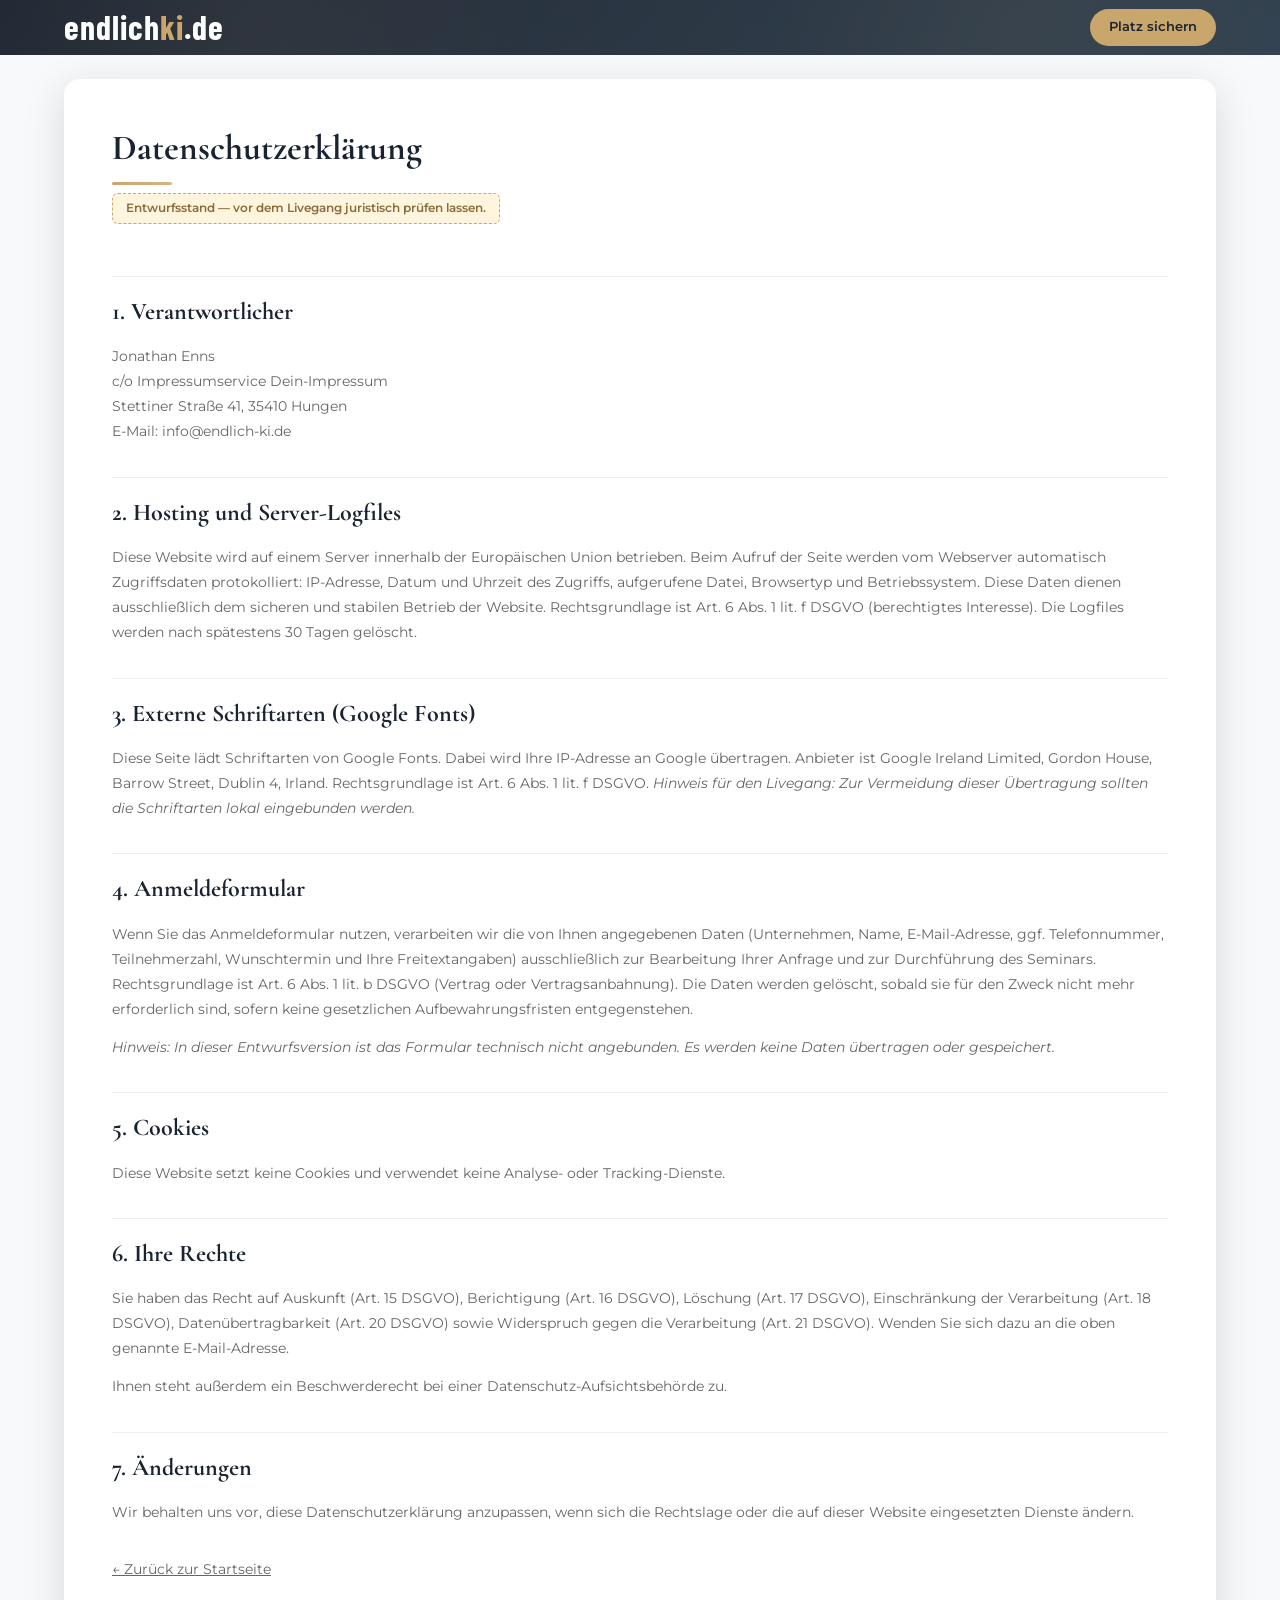
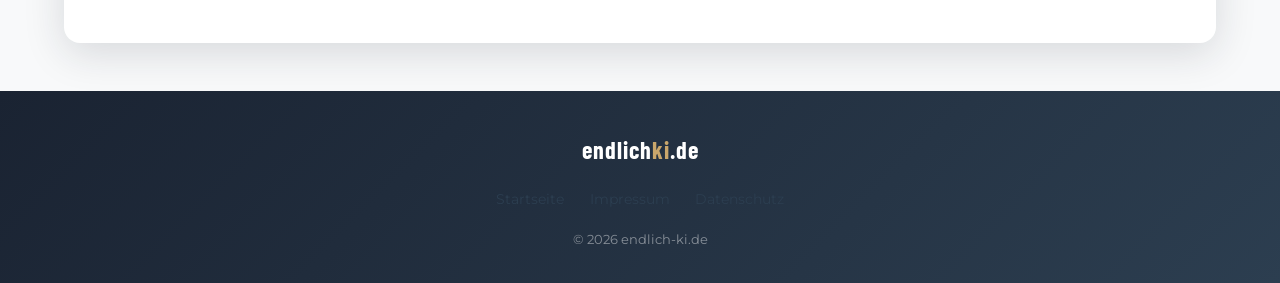
==== datenschutz.html @ 7ff687d9 "Erster Entwurf der Landingpage endlich-ki.de Landingpage für B2B-KI-Seminare (Online-Live-Seminar, 1" ====
<!DOCTYPE html>
<html lang="de">
<head>
    <meta charset="UTF-8">
    <meta name="viewport" content="width=device-width, initial-scale=1.0">
    <title>Datenschutzerklärung | endlich-ki.de</title>
    <meta name="robots" content="noindex, nofollow">
    <link rel="icon" type="image/svg+xml" href="/favicon.svg">
    <link rel="preconnect" href="https://fonts.googleapis.com">
    <link rel="preconnect" href="https://fonts.gstatic.com" crossorigin>
    <link rel="stylesheet" href="https://fonts.googleapis.com/css2?family=Cormorant+Garamond:wght@400;600;700&family=Montserrat:wght@300;400;500;600&family=Barlow+Condensed:wght@600;700&display=swap">
    <link rel="stylesheet" href="styles.css">
</head>
<body>

<header>
    <div class="header-inner">
        <a href="/" class="logo">endlich<span class="logo-accent">ki</span>.de</a>
        <div class="header-right">
            <a href="/#anmeldung" class="header-cta">Platz sichern</a>
        </div>
    </div>
</header>

<div class="container">
    <section class="content-section">
        <h1 class="section-title">Datenschutzerklärung</h1>
        <div class="legal-content">
            <div class="draft-badge">Entwurfsstand — vor dem Livegang juristisch prüfen lassen.</div>

            <h2>1. Verantwortlicher</h2>
            <p>
                Jonathan Enns<br>
                c/o Impressumservice Dein-Impressum<br>
                Stettiner Straße 41, 35410 Hungen<br>
                E-Mail: info@endlich-ki.de
            </p>

            <h2>2. Hosting und Server-Logfiles</h2>
            <p>Diese Website wird auf einem Server innerhalb der Europäischen Union betrieben. Beim Aufruf der Seite werden vom Webserver automatisch Zugriffsdaten protokolliert: IP-Adresse, Datum und Uhrzeit des Zugriffs, aufgerufene Datei, Browsertyp und Betriebssystem. Diese Daten dienen ausschließlich dem sicheren und stabilen Betrieb der Website. Rechtsgrundlage ist Art. 6 Abs. 1 lit. f DSGVO (berechtigtes Interesse). Die Logfiles werden nach spätestens 30 Tagen gelöscht.</p>

            <h2>3. Externe Schriftarten (Google Fonts)</h2>
            <p>Diese Seite lädt Schriftarten von Google Fonts. Dabei wird Ihre IP-Adresse an Google übertragen. Anbieter ist Google Ireland Limited, Gordon House, Barrow Street, Dublin 4, Irland. Rechtsgrundlage ist Art. 6 Abs. 1 lit. f DSGVO. <em>Hinweis für den Livegang: Zur Vermeidung dieser Übertragung sollten die Schriftarten lokal eingebunden werden.</em></p>

            <h2>4. Anmeldeformular</h2>
            <p>Wenn Sie das Anmeldeformular nutzen, verarbeiten wir die von Ihnen angegebenen Daten (Unternehmen, Name, E-Mail-Adresse, ggf. Telefonnummer, Teilnehmerzahl, Wunschtermin und Ihre Freitextangaben) ausschließlich zur Bearbeitung Ihrer Anfrage und zur Durchführung des Seminars. Rechtsgrundlage ist Art. 6 Abs. 1 lit. b DSGVO (Vertrag oder Vertragsanbahnung). Die Daten werden gelöscht, sobald sie für den Zweck nicht mehr erforderlich sind, sofern keine gesetzlichen Aufbewahrungsfristen entgegenstehen.</p>
            <p><em>Hinweis: In dieser Entwurfsversion ist das Formular technisch nicht angebunden. Es werden keine Daten übertragen oder gespeichert.</em></p>

            <h2>5. Cookies</h2>
            <p>Diese Website setzt keine Cookies und verwendet keine Analyse- oder Tracking-Dienste.</p>

            <h2>6. Ihre Rechte</h2>
            <p>Sie haben das Recht auf Auskunft (Art. 15 DSGVO), Berichtigung (Art. 16 DSGVO), Löschung (Art. 17 DSGVO), Einschränkung der Verarbeitung (Art. 18 DSGVO), Datenübertragbarkeit (Art. 20 DSGVO) sowie Widerspruch gegen die Verarbeitung (Art. 21 DSGVO). Wenden Sie sich dazu an die oben genannte E-Mail-Adresse.</p>
            <p>Ihnen steht außerdem ein Beschwerderecht bei einer Datenschutz-Aufsichtsbehörde zu.</p>

            <h2>7. Änderungen</h2>
            <p>Wir behalten uns vor, diese Datenschutzerklärung anzupassen, wenn sich die Rechtslage oder die auf dieser Website eingesetzten Dienste ändern.</p>

            <p style="margin-top:2rem;"><a href="/">&larr; Zurück zur Startseite</a></p>
        </div>
    </section>
</div>

<footer class="site-footer">
    <div class="footer-inner">
        <div class="footer-logo">endlich<span class="footer-logo-accent">ki</span>.de</div>
        <nav class="footer-nav">
            <a href="/">Startseite</a>
            <a href="/impressum.html">Impressum</a>
            <a href="/datenschutz.html">Datenschutz</a>
        </nav>
        <p class="footer-text">&copy; 2026 endlich-ki.de</p>
    </div>
</footer>

</body>
</html>
---- styles.css ----
/*
 * styles.css — endlich-ki.de
 * Design-System uebernommen von werbestimme.de (Navy/Gold, Montserrat/Cormorant/Barlow).
 */

:root {
    --primary-navy: #1a2332;
    --navy-soft: #2c3e50;
    --accent-gold: #c9a66b;
    --accent-gold-light: #d4b583;
    --text-dark: #2c3e50;
    --text-light: #ffffff;
    --bg-light: #f8f9fa;
    --shadow: rgba(26, 35, 50, 0.15);
    --transition: all 0.4s cubic-bezier(0.4, 0, 0.2, 1);
}

* { margin: 0; padding: 0; box-sizing: border-box; -webkit-tap-highlight-color: transparent; }
html { scroll-behavior: smooth; }
body {
    font-family: 'Montserrat', sans-serif;
    color: var(--text-dark);
    background: var(--bg-light);
    line-height: 1.6;
    overflow-x: hidden;
}
a:not([class]):link, a:not([class]):visited { color: inherit; }
img { max-width: 100%; }

@keyframes fadeIn { from { opacity: 0; transform: translateY(16px); } to { opacity: 1; transform: none; } }
@keyframes pulse { 0%, 100% { opacity: 0.5; } 50% { opacity: 1; } }

/* ---------- Header ---------- */
header {
    background: linear-gradient(135deg, var(--primary-navy) 0%, var(--navy-soft) 100%);
    padding: 0.55rem 0;
    position: relative;
    overflow: hidden;
}
header::before {
    content: '';
    position: absolute;
    inset: 0;
    background:
        radial-gradient(circle at 20% 50%, rgba(201, 166, 107, 0.1) 0%, transparent 50%),
        radial-gradient(circle at 80% 50%, rgba(201, 166, 107, 0.1) 0%, transparent 50%);
    animation: pulse 8s ease-in-out infinite;
}
.header-inner {
    max-width: 1200px;
    margin: 0 auto;
    padding: 0 1.5rem;
    display: flex;
    justify-content: space-between;
    align-items: center;
    gap: 1rem;
    position: relative;
    z-index: 1;
}
.logo {
    font-family: 'Barlow Condensed', sans-serif;
    font-size: 2.1rem;
    font-weight: 700;
    color: var(--text-light);
    text-decoration: none;
    letter-spacing: 1px;
    text-transform: lowercase;
    line-height: 1.1;
}
.logo-accent { color: var(--accent-gold); }
.header-right { display: flex; align-items: center; gap: 1.5rem; }
.header-nav { display: flex; gap: 1.4rem; }
.header-nav a {
    color: rgba(255, 255, 255, 0.75);
    text-decoration: none;
    font-size: 0.82rem;
    font-weight: 500;
    transition: color 0.3s;
}
.header-nav a:hover { color: var(--accent-gold); }
.header-cta {
    display: inline-block;
    padding: 0.5rem 1.2rem;
    background: var(--accent-gold);
    color: var(--primary-navy);
    text-decoration: none;
    border-radius: 50px;
    font-weight: 600;
    font-size: 0.8rem;
    white-space: nowrap;
    transition: var(--transition);
}
.header-cta:hover { background: white; transform: scale(1.04); }

/* ---------- Layout ---------- */
.container { max-width: 1200px; margin: 0 auto; padding: 1.5rem; }
.content-section {
    background: white;
    border-radius: 16px;
    padding: 3rem;
    box-shadow: 0 10px 40px var(--shadow);
    margin-bottom: 1.5rem;
}
.section-title {
    font-family: 'Cormorant Garamond', serif;
    font-size: 2.2rem;
    color: var(--primary-navy);
    margin-bottom: 0.5rem;
    line-height: 1.2;
    position: relative;
    padding-bottom: 1rem;
}
.section-title::after {
    content: '';
    position: absolute;
    bottom: 0; left: 0;
    width: 60px; height: 3px;
    background: linear-gradient(90deg, var(--accent-gold), var(--accent-gold-light));
    border-radius: 2px;
}
.section-subtitle { font-size: 1rem; color: #888; margin-bottom: 2rem; font-weight: 400; }
.section-text p { color: #555; line-height: 1.8; margin-bottom: 1rem; font-size: 0.95rem; }
.section-text p:last-child { margin-bottom: 0; }
.section-text strong { color: var(--primary-navy); }
.lead { font-size: 1.05rem !important; color: #444 !important; line-height: 1.8; }

/* ---------- Hero ---------- */
.hero {
    position: relative;
    width: 100%;
    border-radius: 16px;
    overflow: hidden;
    box-shadow: 0 10px 40px var(--shadow);
    animation: fadeIn 0.9s ease-out backwards;
    background: var(--primary-navy);
}
.hero-image {
    width: 100%;
    display: block;
    object-fit: cover;
    object-position: center 28%;
}
.hero-overlay {
    position: absolute;
    top: 0; right: 0;
    width: 58%;
    height: 100%;
    display: flex;
    flex-direction: column;
    align-items: flex-start;
    justify-content: center;
    padding: 2.5rem 2.8rem;
    background: linear-gradient(to left, rgba(26, 35, 50, 0.94) 0%, rgba(26, 35, 50, 0.86) 55%, transparent 100%);
}
.hero-eyebrow {
    font-size: 0.7rem;
    font-weight: 600;
    letter-spacing: 0.14em;
    text-transform: uppercase;
    color: var(--accent-gold);
    margin-bottom: 0.8rem;
}
.hero-title {
    font-family: 'Cormorant Garamond', serif;
    font-size: 2.3rem;
    line-height: 1.15;
    color: white;
    font-weight: 700;
    margin-bottom: 0.9rem;
    text-shadow: 0 2px 12px rgba(0, 0, 0, 0.4);
}
.hero-title em { font-style: normal; color: var(--accent-gold); }
.hero-sub {
    color: rgba(255, 255, 255, 0.85);
    font-size: 0.88rem;
    line-height: 1.6;
    margin-bottom: 1.3rem;
    max-width: 34rem;
}
.hero-actions { display: flex; gap: 0.8rem; flex-wrap: wrap; align-items: center; }
.hero-meta {
    margin-top: 1.3rem;
    display: flex;
    flex-wrap: wrap;
    gap: 0.4rem 1.2rem;
    font-size: 0.74rem;
    color: rgba(255, 255, 255, 0.72);
}
.hero-meta span { display: flex; align-items: center; gap: 0.4rem; }
.hero-meta span::before { content: '›'; color: var(--accent-gold); font-weight: 700; }

/* ---------- Buttons ---------- */
.btn {
    display: inline-block;
    padding: 0.85rem 1.9rem;
    background: var(--accent-gold);
    color: var(--primary-navy);
    text-decoration: none;
    border: none;
    border-radius: 50px;
    font-family: 'Montserrat', sans-serif;
    font-weight: 600;
    font-size: 0.9rem;
    cursor: pointer;
    text-align: center;
    transition: var(--transition);
}
.btn:hover { background: white; color: var(--primary-navy); transform: translateY(-2px); box-shadow: 0 6px 25px rgba(201, 166, 107, 0.4); }
.btn-ghost {
    background: transparent;
    color: white;
    border: 1px solid rgba(255, 255, 255, 0.4);
}
.btn-ghost:hover { background: rgba(255, 255, 255, 0.12); color: white; box-shadow: none; }
.btn-dark { background: var(--primary-navy); color: white; }
.btn-dark:hover { background: var(--accent-gold); color: var(--primary-navy); }
.btn-lg { padding: 1rem 2.4rem; font-size: 1rem; }
.btn-block { display: block; width: 100%; }

/* ---------- Alarm-Banner (AI Act) ---------- */
.notice-bar {
    display: flex;
    align-items: center;
    gap: 1rem;
    background: linear-gradient(135deg, var(--primary-navy) 0%, var(--navy-soft) 100%);
    border-radius: 16px;
    padding: 1.1rem 1.8rem;
    margin-bottom: 1.5rem;
    box-shadow: 0 10px 40px var(--shadow);
}
.notice-bar-icon { font-size: 1.5rem; flex-shrink: 0; }
.notice-bar p { color: rgba(255, 255, 255, 0.82); font-size: 0.85rem; line-height: 1.6; margin: 0; }
.notice-bar strong { color: var(--accent-gold); }

/* ---------- Painpoint-Karten ---------- */
.pain-grid {
    display: grid;
    grid-template-columns: repeat(3, 1fr);
    gap: 1.2rem;
    margin-top: 2rem;
}
.pain-card {
    background: var(--bg-light);
    border-radius: 12px;
    padding: 1.5rem;
    border-left: 4px solid var(--accent-gold);
    transition: var(--transition);
}
.pain-card:hover { transform: translateY(-4px); box-shadow: 0 8px 25px var(--shadow); }
.pain-card h3 {
    font-family: 'Montserrat', sans-serif;
    font-size: 0.98rem;
    font-weight: 600;
    color: var(--primary-navy);
    margin-bottom: 0.5rem;
    line-height: 1.35;
}
.pain-card p { font-size: 0.86rem; color: #666; line-height: 1.65; }

/* ---------- Zahlen-Leiste ---------- */
.stats-section {
    background: linear-gradient(135deg, var(--primary-navy) 0%, var(--navy-soft) 100%);
    border-radius: 16px;
    padding: 2.5rem 3rem;
    margin-bottom: 1.5rem;
    box-shadow: 0 10px 40px var(--shadow);
    position: relative;
    overflow: hidden;
}
.stats-section::before {
    content: '';
    position: absolute;
    inset: 0;
    background: radial-gradient(circle at 85% 20%, rgba(201, 166, 107, 0.12) 0%, transparent 55%);
}
.stats-section > * { position: relative; z-index: 1; }
.stats-title {
    font-family: 'Cormorant Garamond', serif;
    font-size: 1.8rem;
    color: white;
    margin-bottom: 0.4rem;
}
.stats-lead { color: rgba(255, 255, 255, 0.7); font-size: 0.88rem; margin-bottom: 2rem; }
.stats-grid { display: grid; grid-template-columns: repeat(4, 1fr); gap: 1.5rem; }
.stat { text-align: center; }
.stat-number {
    font-family: 'Barlow Condensed', sans-serif;
    font-size: 2.9rem;
    font-weight: 700;
    color: var(--accent-gold);
    line-height: 1;
    margin-bottom: 0.5rem;
}
.stat-label { font-size: 0.78rem; color: rgba(255, 255, 255, 0.78); line-height: 1.5; }
.stats-source { margin-top: 1.6rem; font-size: 0.68rem; color: rgba(255, 255, 255, 0.4); text-align: center; }

/* ---------- Loesung: Saeulen ---------- */
.pillar-grid { display: grid; grid-template-columns: repeat(2, 1fr); gap: 1.2rem; margin-top: 2rem; }
.pillar {
    background: var(--bg-light);
    border-radius: 12px;
    padding: 1.6rem 1.8rem;
    position: relative;
    counter-increment: pillar;
}
.pillar::before {
    content: counter(pillar, decimal-leading-zero);
    font-family: 'Barlow Condensed', sans-serif;
    font-size: 1.6rem;
    font-weight: 700;
    color: var(--accent-gold);
    display: block;
    line-height: 1;
    margin-bottom: 0.6rem;
}
.pillar-grid { counter-reset: pillar; }
.pillar h3 {
    font-family: 'Cormorant Garamond', serif;
    font-size: 1.25rem;
    color: var(--primary-navy);
    margin-bottom: 0.5rem;
}
.pillar p { font-size: 0.88rem; color: #666; line-height: 1.7; }

/* ---------- Ergebnis-Checkliste ---------- */
.check-list { list-style: none; margin-top: 1.8rem; display: grid; grid-template-columns: repeat(2, 1fr); gap: 0.9rem 2rem; }
.check-list li {
    display: flex;
    gap: 0.8rem;
    font-size: 0.9rem;
    color: #555;
    line-height: 1.6;
}
.check-list li::before {
    content: '✓';
    flex-shrink: 0;
    width: 22px; height: 22px;
    border-radius: 50%;
    background: var(--accent-gold);
    color: var(--primary-navy);
    font-size: 0.75rem;
    font-weight: 700;
    display: flex;
    align-items: center;
    justify-content: center;
    margin-top: 2px;
}
.check-list strong { color: var(--primary-navy); }

/* ---------- Agenda / Timeline ---------- */
.agenda { margin-top: 2rem; }
.agenda-item {
    display: grid;
    grid-template-columns: 110px 1fr;
    gap: 1.5rem;
    padding: 1.3rem 0;
    border-top: 1px solid #eee;
}
.agenda-item:first-child { border-top: none; padding-top: 0; }
.agenda-time {
    font-family: 'Barlow Condensed', sans-serif;
    font-size: 1.2rem;
    font-weight: 700;
    color: var(--accent-gold);
    letter-spacing: 0.5px;
}
.agenda-body h3 {
    font-family: 'Montserrat', sans-serif;
    font-size: 0.98rem;
    font-weight: 600;
    color: var(--primary-navy);
    margin-bottom: 0.35rem;
}
.agenda-body p { font-size: 0.88rem; color: #666; line-height: 1.7; }

/* ---------- Fuer wen / nicht ---------- */
.fit-grid { display: grid; grid-template-columns: 1fr 1fr; gap: 1.5rem; margin-top: 2rem; }
.fit-card { background: var(--bg-light); border-radius: 12px; padding: 1.8rem; }
.fit-card h3 {
    font-family: 'Cormorant Garamond', serif;
    font-size: 1.3rem;
    color: var(--primary-navy);
    margin-bottom: 1rem;
    padding-bottom: 0.7rem;
    border-bottom: 2px solid var(--accent-gold);
}
.fit-card.negative h3 { border-bottom-color: #d8d8d8; }
.fit-card ul { list-style: none; display: flex; flex-direction: column; gap: 0.7rem; }
.fit-card li { font-size: 0.88rem; color: #666; line-height: 1.6; display: flex; gap: 0.6rem; }
.fit-card li::before { content: '+'; color: var(--accent-gold); font-weight: 700; flex-shrink: 0; }
.fit-card.negative li::before { content: '–'; color: #bbb; }

/* ---------- Trainer ---------- */
.trainer-grid { display: grid; grid-template-columns: 240px 1fr; gap: 2.5rem; align-items: start; margin-top: 1.5rem; }
.trainer-photo { border-radius: 12px; overflow: hidden; box-shadow: 0 8px 30px var(--shadow); }
.trainer-photo img { width: 100%; display: block; }
.trainer-name {
    font-family: 'Cormorant Garamond', serif;
    font-size: 1.5rem;
    color: var(--primary-navy);
    margin-bottom: 0.2rem;
}
.trainer-role {
    font-size: 0.78rem;
    color: var(--accent-gold);
    font-weight: 600;
    text-transform: uppercase;
    letter-spacing: 0.08em;
    margin-bottom: 1.2rem;
}

/* ---------- Preis ---------- */
.price-wrap { display: grid; grid-template-columns: 1.15fr 1fr; gap: 2.5rem; align-items: center; }
.price-card {
    background: linear-gradient(135deg, var(--primary-navy) 0%, var(--navy-soft) 100%);
    border-radius: 16px;
    padding: 2.5rem;
    color: white;
    position: relative;
    overflow: hidden;
}
.price-card::before {
    content: '';
    position: absolute;
    inset: 0;
    background: radial-gradient(circle at 20% 100%, rgba(201, 166, 107, 0.16) 0%, transparent 60%);
}
.price-card > * { position: relative; z-index: 1; }
.price-label { font-size: 0.72rem; text-transform: uppercase; letter-spacing: 0.12em; color: var(--accent-gold); font-weight: 600; margin-bottom: 0.6rem; }
.price-amount { font-family: 'Barlow Condensed', sans-serif; font-size: 3.6rem; font-weight: 700; color: white; line-height: 1; }
.price-unit { font-size: 0.82rem; color: rgba(255, 255, 255, 0.65); margin-bottom: 1.6rem; }
.price-includes { list-style: none; display: flex; flex-direction: column; gap: 0.6rem; margin-bottom: 1.8rem; }
.price-includes li { font-size: 0.85rem; color: rgba(255, 255, 255, 0.85); display: flex; gap: 0.7rem; line-height: 1.5; }
.price-includes li::before { content: '✓'; color: var(--accent-gold); font-weight: 700; flex-shrink: 0; }
.price-note { font-size: 0.72rem; color: rgba(255, 255, 255, 0.5); margin-top: 1rem; line-height: 1.6; }

/* ---------- FAQ ---------- */
.faq { margin-top: 2rem; }
.faq details { border-bottom: 1px solid #eee; }
.faq summary {
    padding: 1.05rem 0;
    cursor: pointer;
    font-weight: 500;
    color: var(--primary-navy);
    font-size: 0.93rem;
    list-style: none;
    display: flex;
    justify-content: space-between;
    align-items: center;
    gap: 1rem;
    transition: color 0.3s;
}
.faq summary::-webkit-details-marker { display: none; }
.faq summary::after { content: '+'; font-size: 1.4rem; color: var(--accent-gold); font-weight: 300; flex-shrink: 0; }
.faq details[open] summary { color: var(--accent-gold); }
.faq details[open] summary::after { content: '−'; }
.faq .faq-answer { padding: 0 0 1.2rem; font-size: 0.88rem; color: #666; line-height: 1.75; max-width: 62rem; }

/* ---------- Anmeldung ---------- */
.signup-section {
    background: white;
    border-radius: 16px;
    padding: 3rem;
    box-shadow: 0 10px 40px var(--shadow);
    margin-bottom: 1.5rem;
}
.signup-grid { display: grid; grid-template-columns: 1fr 1.1fr; gap: 3rem; align-items: start; }
.form-row { display: grid; grid-template-columns: 1fr 1fr; gap: 1rem; }
.form-field { margin-bottom: 1rem; }
.form-field label {
    display: block;
    font-size: 0.75rem;
    font-weight: 600;
    color: var(--primary-navy);
    text-transform: uppercase;
    letter-spacing: 0.06em;
    margin-bottom: 0.4rem;
}
.form-field input,
.form-field select,
.form-field textarea {
    width: 100%;
    padding: 0.75rem 1rem;
    border: 1px solid #e2e5e9;
    border-radius: 8px;
    font-family: 'Montserrat', sans-serif;
    font-size: 0.9rem;
    color: var(--text-dark);
    background: var(--bg-light);
    transition: border-color 0.3s, background 0.3s;
}
.form-field input:focus,
.form-field select:focus,
.form-field textarea:focus {
    outline: none;
    border-color: var(--accent-gold);
    background: white;
}
.form-field textarea { resize: vertical; min-height: 90px; }
.form-consent { display: flex; gap: 0.7rem; align-items: flex-start; margin: 1.2rem 0 1.5rem; }
.form-consent input { width: auto; margin-top: 3px; flex-shrink: 0; }
.form-consent label { font-size: 0.78rem; color: #777; text-transform: none; letter-spacing: 0; font-weight: 400; line-height: 1.6; }
.form-consent a { color: var(--accent-gold); }
.form-hint { font-size: 0.75rem; color: #999; margin-top: 1rem; text-align: center; }
.draft-badge {
    display: inline-block;
    background: #fff4dd;
    border: 1px dashed var(--accent-gold);
    color: #8a6d3b;
    font-size: 0.72rem;
    font-weight: 600;
    padding: 0.35rem 0.8rem;
    border-radius: 6px;
    margin-bottom: 1.2rem;
}

/* ---------- Schluss-CTA ---------- */
.final-cta {
    background: linear-gradient(135deg, var(--primary-navy) 0%, var(--navy-soft) 100%);
    border-radius: 16px;
    padding: 3.2rem;
    text-align: center;
    box-shadow: 0 10px 40px var(--shadow);
    margin-bottom: 1.5rem;
    position: relative;
    overflow: hidden;
}
.final-cta::before {
    content: '';
    position: absolute;
    inset: 0;
    background:
        radial-gradient(circle at 15% 20%, rgba(201, 166, 107, 0.14) 0%, transparent 50%),
        radial-gradient(circle at 85% 80%, rgba(201, 166, 107, 0.1) 0%, transparent 50%);
}
.final-cta > * { position: relative; z-index: 1; }
.final-cta h2 { font-family: 'Cormorant Garamond', serif; font-size: 2.1rem; color: white; margin-bottom: 0.8rem; line-height: 1.25; }
.final-cta p { color: rgba(255, 255, 255, 0.75); font-size: 0.95rem; max-width: 42rem; margin: 0 auto 2rem; line-height: 1.75; }

/* ---------- Footer ---------- */
.site-footer {
    background: linear-gradient(135deg, var(--primary-navy) 0%, var(--navy-soft) 100%);
    padding: 2.5rem 0 2rem;
    text-align: center;
}
.footer-inner { max-width: 1200px; margin: 0 auto; padding: 0 1.5rem; }
.footer-logo {
    font-family: 'Barlow Condensed', sans-serif;
    font-size: 1.5rem;
    font-weight: 700;
    color: white;
    text-transform: lowercase;
    letter-spacing: 1px;
    margin-bottom: 0.4rem;
}
.footer-logo-accent { color: var(--accent-gold); }
.footer-nav { display: flex; justify-content: center; gap: 1.6rem; flex-wrap: wrap; margin: 1.2rem 0; }
.footer-nav a { color: rgba(255, 255, 255, 0.5); font-size: 0.85rem; text-decoration: none; transition: color 0.2s; }
.footer-nav a:hover { color: var(--accent-gold); }
.footer-text { color: rgba(255, 255, 255, 0.45); font-size: 0.8rem; line-height: 1.7; }

/* ---------- Sticky CTA (mobil) ---------- */
.sticky-cta {
    position: fixed;
    bottom: 1rem; left: 50%;
    transform: translateX(-50%) translateY(140px);
    z-index: 900;
    transition: transform 0.4s cubic-bezier(0.4, 0, 0.2, 1);
    pointer-events: none;
}
.sticky-cta.visible { transform: translateX(-50%) translateY(0); pointer-events: auto; }
.sticky-cta .btn { box-shadow: 0 4px 20px rgba(0, 0, 0, 0.3); padding: 0.7rem 1.6rem; font-size: 0.85rem; }

/* ---------- Rechtstexte ---------- */
.legal-content h2 { font-family: 'Cormorant Garamond', serif; font-size: 1.5rem; color: var(--primary-navy); margin: 2rem 0 0.8rem; padding-top: 1rem; border-top: 1px solid #eee; }
.legal-content h2:first-child { margin-top: 0; padding-top: 0; border-top: none; }
.legal-content h3 { font-size: 1.02rem; color: var(--primary-navy); margin: 1.2rem 0 0.5rem; font-weight: 600; }
.legal-content p, .legal-content li { font-size: 0.9rem; color: #666; line-height: 1.75; }
.legal-content p { margin-bottom: 0.8rem; }
.legal-content ul { margin: 0.5rem 0 1rem 1.5rem; }
.legal-content a { color: var(--accent-gold); }
.legal-content .draft-badge { text-transform: none; }

/* ---------- Responsive ---------- */
@media (max-width: 1000px) {
    .content-section, .signup-section { padding: 2.2rem; }
    .stats-section, .final-cta { padding: 2.2rem; }
    .pain-grid { grid-template-columns: repeat(2, 1fr); }
    .stats-grid { grid-template-columns: repeat(2, 1fr); gap: 2rem 1rem; }
    .price-wrap, .signup-grid { grid-template-columns: 1fr; gap: 2rem; }
    .hero-title { font-size: 1.9rem; }
}

@media (max-width: 820px) {
    .header-nav { display: none; }
    .logo { font-size: 1.75rem; }

    /* Hero wird gestapelt: Bild oben, Text darunter */
    .hero { background: linear-gradient(135deg, var(--primary-navy) 0%, var(--navy-soft) 100%); }
    .hero-image { height: 210px; object-position: center 25%; }
    .hero-overlay {
        position: static;
        width: 100%;
        height: auto;
        background: none;
        padding: 1.8rem;
    }
    .hero-title { font-size: 1.75rem; }
    .hero-sub { font-size: 0.86rem; }
    .hero-actions .btn { flex: 1 1 auto; }

    .pillar-grid, .fit-grid, .check-list, .form-row { grid-template-columns: 1fr; }
    .check-list { gap: 0.8rem; }
    .trainer-grid { grid-template-columns: 1fr; gap: 1.5rem; }
    .trainer-photo { max-width: 200px; }
    .agenda-item { grid-template-columns: 1fr; gap: 0.4rem; }
    .section-title { font-size: 1.75rem; }
    .final-cta h2, .stats-title { font-size: 1.6rem; }
}

@media (max-width: 560px) {
    .container { padding: 1rem; }
    .content-section, .signup-section, .stats-section, .final-cta { padding: 1.6rem 1.3rem; border-radius: 12px; }
    .pain-grid { grid-template-columns: 1fr; }
    .notice-bar { flex-direction: column; text-align: center; gap: 0.6rem; padding: 1.2rem; }
    .price-card { padding: 1.8rem 1.4rem; }
    .price-amount { font-size: 2.8rem; }
    .footer-nav { gap: 1rem; }
    .header-cta { padding: 0.45rem 1rem; font-size: 0.74rem; }
}
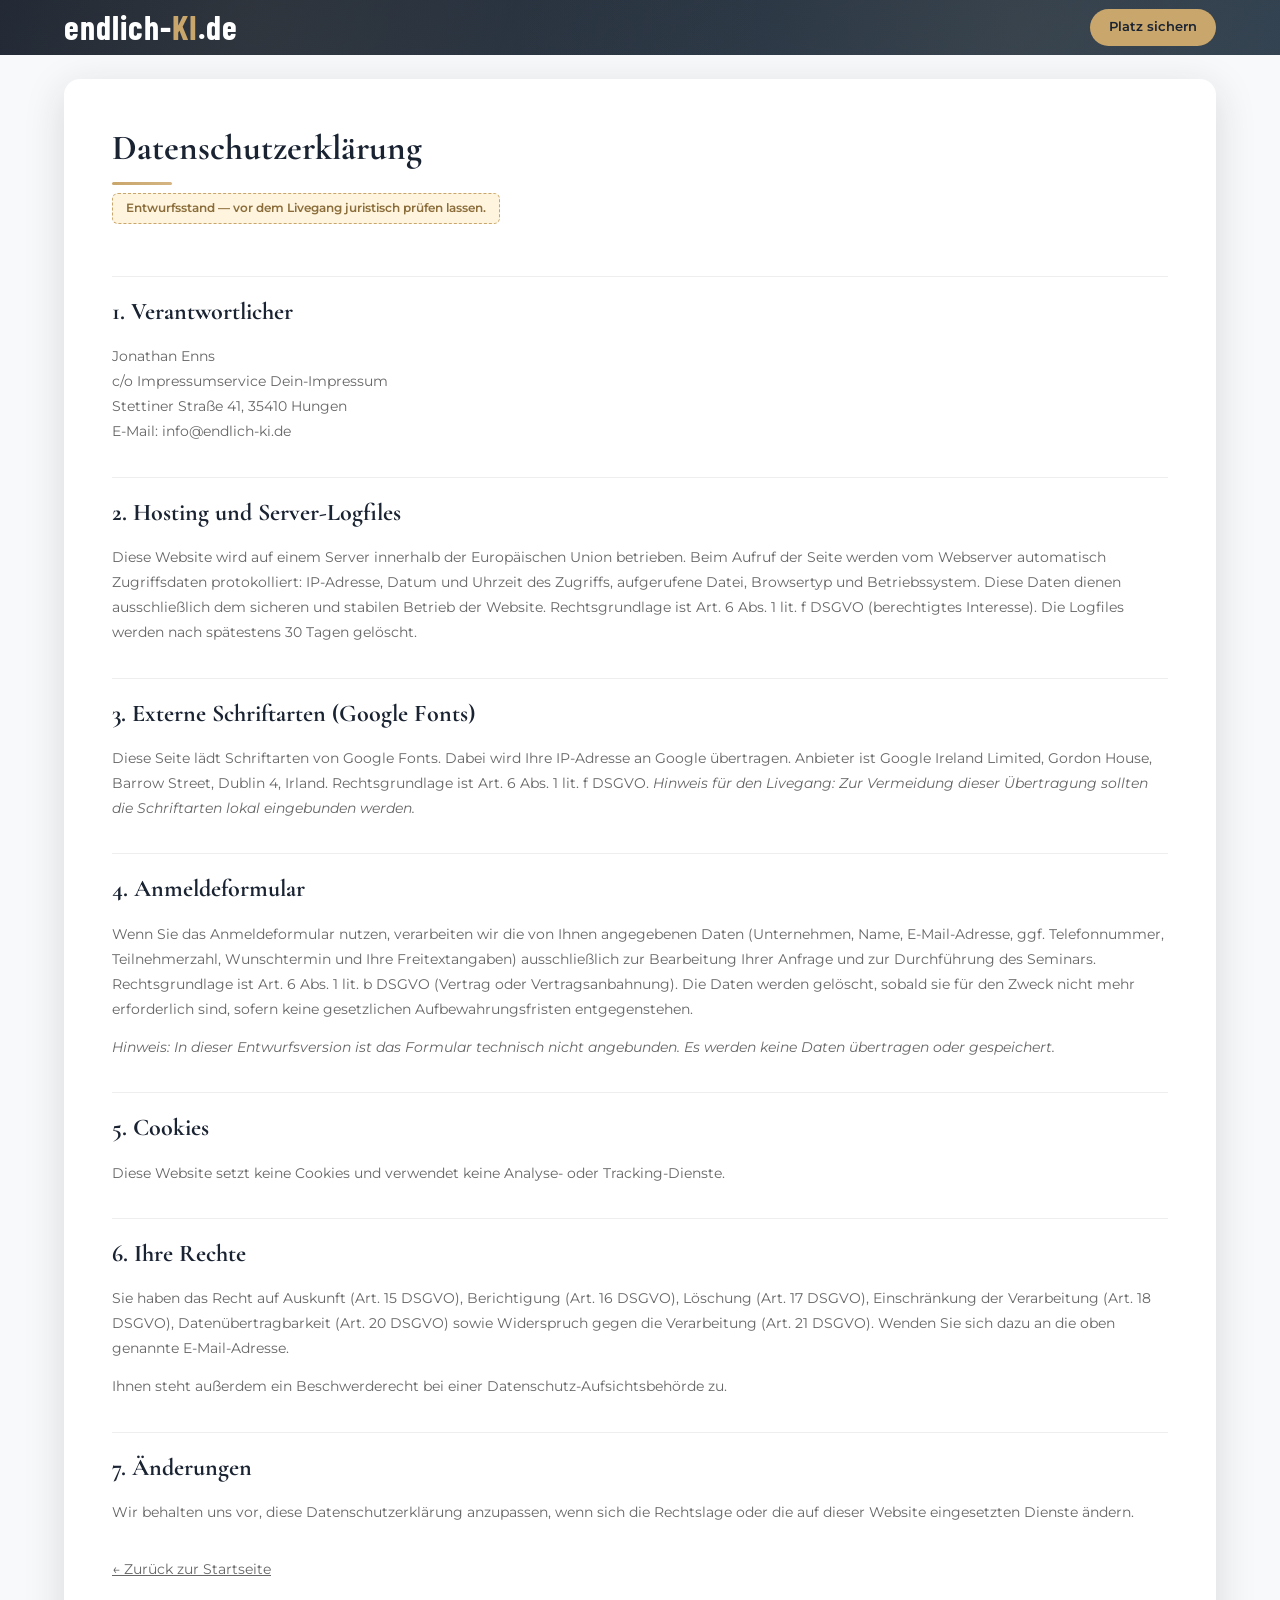
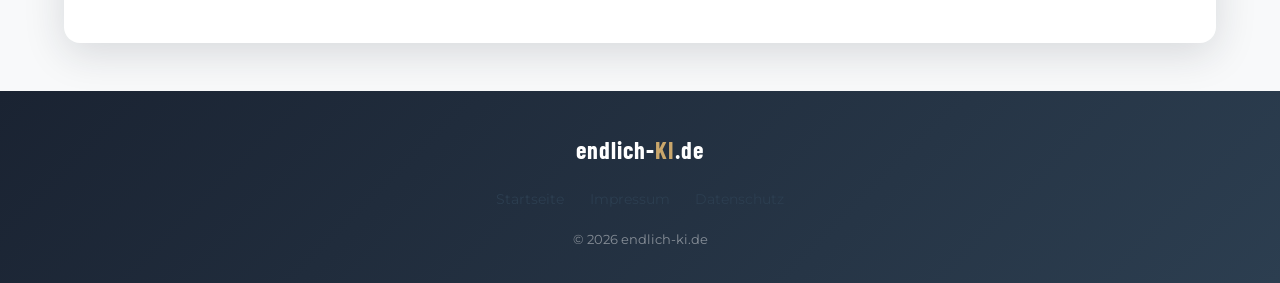
==== commit cd3bba32: "Logo mit Bindestrich und Grossbuchstaben KI (endlich-KI.de)" ====
--- a/datenschutz.html
+++ b/datenschutz.html
@@ -15,7 +15,7 @@
 
 <header>
     <div class="header-inner">
-        <a href="/" class="logo">endlich<span class="logo-accent">ki</span>.de</a>
+        <a href="/" class="logo">endlich-<span class="logo-accent">ki</span>.de</a>
         <div class="header-right">
             <a href="/#anmeldung" class="header-cta">Platz sichern</a>
         </div>
@@ -63,7 +63,7 @@
 
 <footer class="site-footer">
     <div class="footer-inner">
-        <div class="footer-logo">endlich<span class="footer-logo-accent">ki</span>.de</div>
+        <div class="footer-logo">endlich-<span class="footer-logo-accent">ki</span>.de</div>
         <nav class="footer-nav">
             <a href="/">Startseite</a>
             <a href="/impressum.html">Impressum</a>
--- a/styles.css
+++ b/styles.css
@@ -67,11 +67,11 @@
     text-transform: lowercase;
     line-height: 1.1;
 }
-.logo-accent { color: var(--accent-gold); }
+.logo-accent { color: var(--accent-gold); text-transform: uppercase; }
 .header-right { display: flex; align-items: center; gap: 1.5rem; }
 .header-nav { display: flex; gap: 1.4rem; }
 .header-nav a {
-    color: rgba(255, 255, 255, 0.75);
+    color: rgba(255, 255, 255, 0.88);
     text-decoration: none;
     font-size: 0.82rem;
     font-weight: 500;
@@ -134,11 +134,59 @@
     animation: fadeIn 0.9s ease-out backwards;
     background: var(--primary-navy);
 }
-.hero-image {
+/* Die Hero-Grafik liegt inline im HTML (Maus-Parallaxe braucht Zugriff auf das
+   SVG-DOM). Weil ein inline-SVG kein ersetztes Element ist, greift object-fit
+   nicht — die Hoehe kommt deshalb vom Container, das SVG fuellt ihn per
+   preserveAspectRatio="slice" wie ein object-fit: cover. */
+.hero-art {
+    position: relative;
     width: 100%;
-    display: block;
-    object-fit: cover;
-    object-position: center 28%;
+    aspect-ratio: 1280 / 720;
+    overflow: hidden;
+    background: var(--primary-navy);
+}
+.hero-svg { position: absolute; inset: 0; width: 100%; height: 100%; display: block; }
+
+/* --- Netzgrafik --- */
+.hn-link      { stroke: var(--accent-gold); fill: none; stroke-linecap: round; }
+.hn-link-far  { stroke: #7f9bc4; fill: none; stroke-linecap: round; }
+.hn-node-lead { fill: var(--accent-gold-light); }
+.hn-node-leaf { fill: #7f9bc4; }
+.hn-ring      { fill: none; stroke: var(--accent-gold); }
+.hn-pulse     { fill: #f0dcaf; }
+
+/* Das weiche Nachziehen rechnet das Script; hier nur der Hinweis an den
+   Compositor, welche Ebenen sich bewegen. */
+.hn-net, .hn-back, .hn-glow, .hn-arm { will-change: transform; }
+
+.hn-wave { transform-origin: 330px 360px; animation: hnWave 4.8s cubic-bezier(0.4, 0, 0.6, 1) infinite; }
+.hn-w2 { animation-delay: 1.6s; }
+.hn-w3 { animation-delay: 3.2s; }
+@keyframes hnWave {
+    0%   { transform: scale(1);   opacity: 0.55; }
+    70%  { transform: scale(3.4); opacity: 0; }
+    100% { transform: scale(3.4); opacity: 0; }
+}
+
+.hn-breathe { transform-origin: 330px 360px; animation: hnBreathe 5s ease-in-out infinite; }
+@keyframes hnBreathe {
+    0%, 100% { transform: scale(1); }
+    50%      { transform: scale(1.045); }
+}
+
+.hn-twinkle { animation: hnTwinkle 4s ease-in-out infinite; }
+.hn-t2 { animation-delay: 1.1s; }
+.hn-t3 { animation-delay: 2.3s; }
+.hn-t4 { animation-delay: 3.1s; }
+@keyframes hnTwinkle {
+    0%, 100% { opacity: 0.45; }
+    50%      { opacity: 1; }
+}
+
+@media (prefers-reduced-motion: reduce) {
+    .hn-pulse { display: none; }
+    .hn-wave, .hn-breathe, .hn-twinkle { animation: none; }
+    .hn-wave { opacity: 0.25; }
 }
 .hero-overlay {
     position: absolute;
@@ -150,7 +198,9 @@
     align-items: flex-start;
     justify-content: center;
     padding: 2.5rem 2.8rem;
-    background: linear-gradient(to left, rgba(26, 35, 50, 0.94) 0%, rgba(26, 35, 50, 0.86) 55%, transparent 100%);
+    /* Die Hero-Grafik blendet nach rechts selbst schon aus, deshalb reicht ein
+       weicherer Verlauf — so bleibt das Netzwerk hinter der Headline sichtbar. */
+    background: linear-gradient(to left, rgba(26, 35, 50, 0.90) 0%, rgba(26, 35, 50, 0.72) 58%, transparent 100%);
 }
 .hero-eyebrow {
     font-size: 0.7rem;
@@ -393,7 +443,7 @@
 /* ---------- Trainer ---------- */
 .trainer-grid { display: grid; grid-template-columns: 240px 1fr; gap: 2.5rem; align-items: start; margin-top: 1.5rem; }
 .trainer-photo { border-radius: 12px; overflow: hidden; box-shadow: 0 8px 30px var(--shadow); }
-.trainer-photo img { width: 100%; display: block; }
+.trainer-photo img { width: 100%; height: auto; display: block; }
 .trainer-name {
     font-family: 'Cormorant Garamond', serif;
     font-size: 1.5rem;
@@ -553,7 +603,7 @@
     letter-spacing: 1px;
     margin-bottom: 0.4rem;
 }
-.footer-logo-accent { color: var(--accent-gold); }
+.footer-logo-accent { color: var(--accent-gold); text-transform: uppercase; }
 .footer-nav { display: flex; justify-content: center; gap: 1.6rem; flex-wrap: wrap; margin: 1.2rem 0; }
 .footer-nav a { color: rgba(255, 255, 255, 0.5); font-size: 0.85rem; text-decoration: none; transition: color 0.2s; }
 .footer-nav a:hover { color: var(--accent-gold); }
@@ -597,7 +647,7 @@
 
     /* Hero wird gestapelt: Bild oben, Text darunter */
     .hero { background: linear-gradient(135deg, var(--primary-navy) 0%, var(--navy-soft) 100%); }
-    .hero-image { height: 210px; object-position: center 25%; }
+    .hero-art { aspect-ratio: auto; height: 210px; }
     .hero-overlay {
         position: static;
         width: 100%;
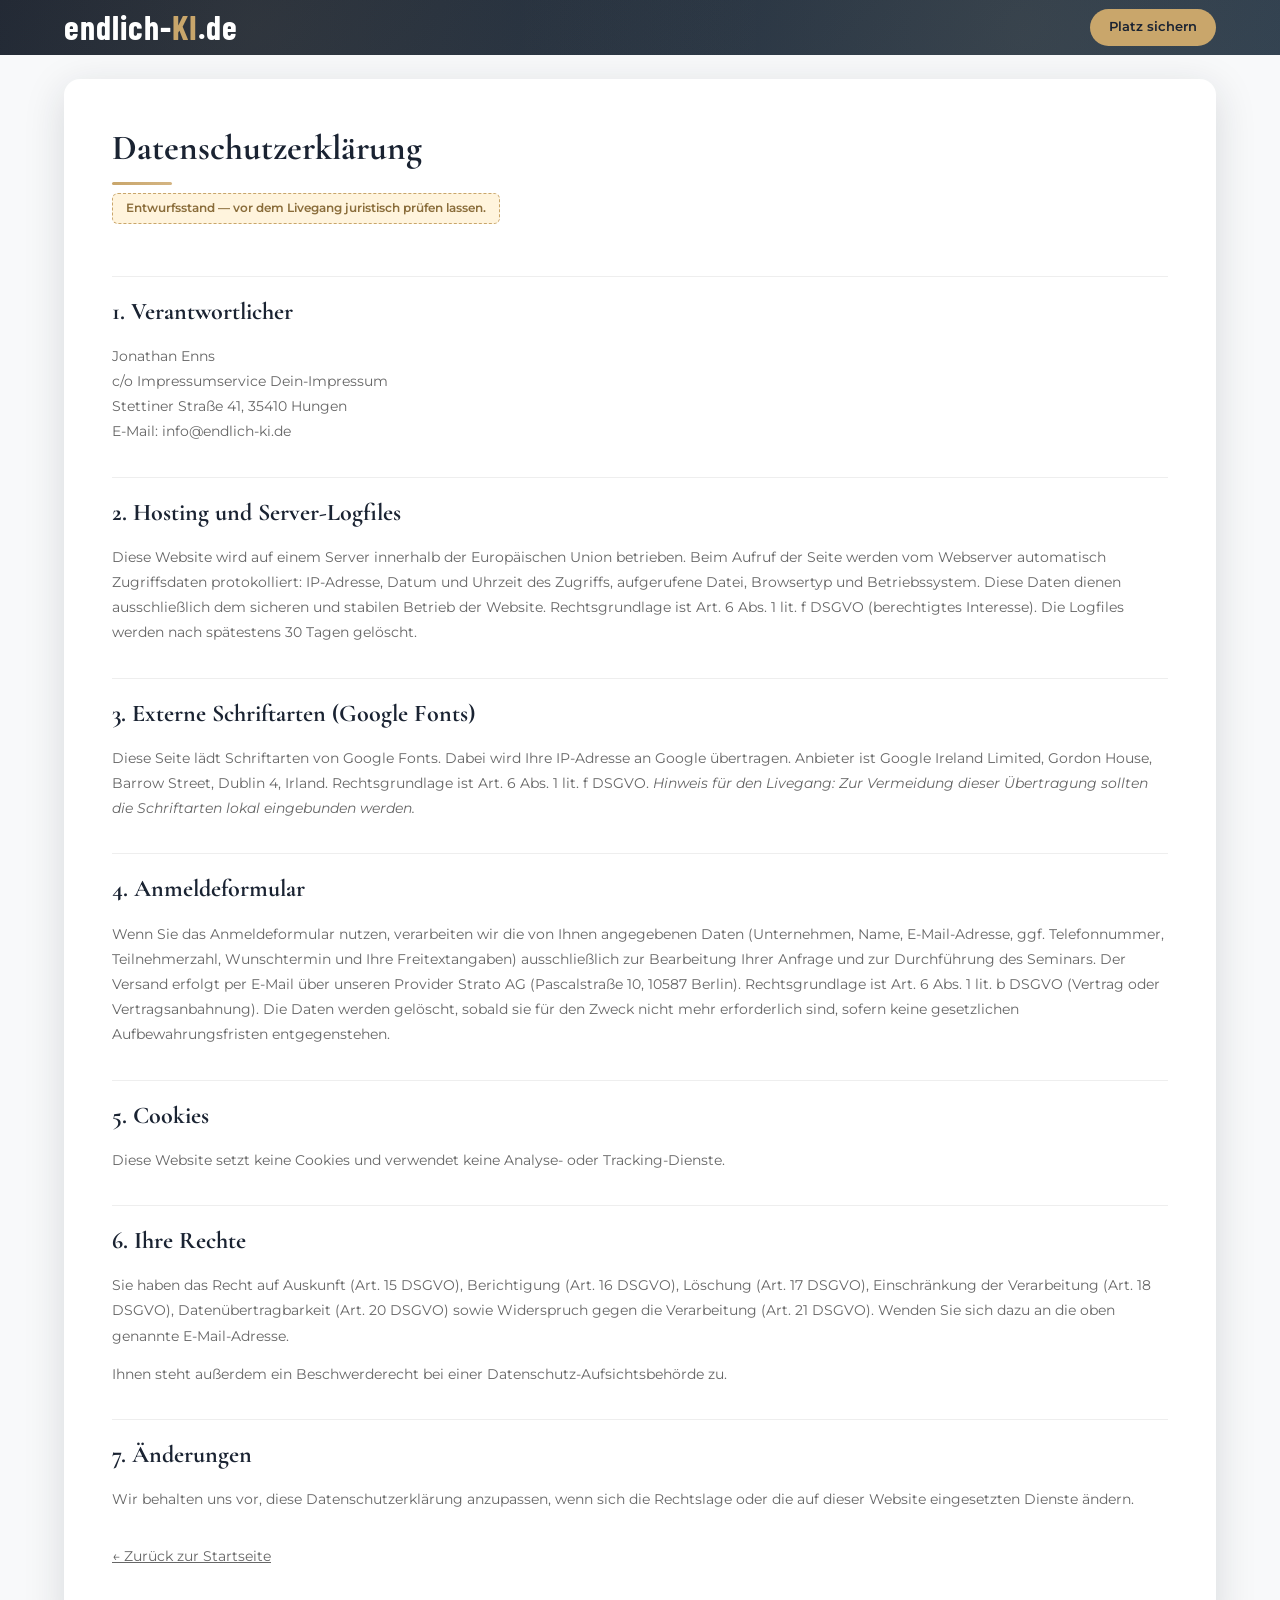
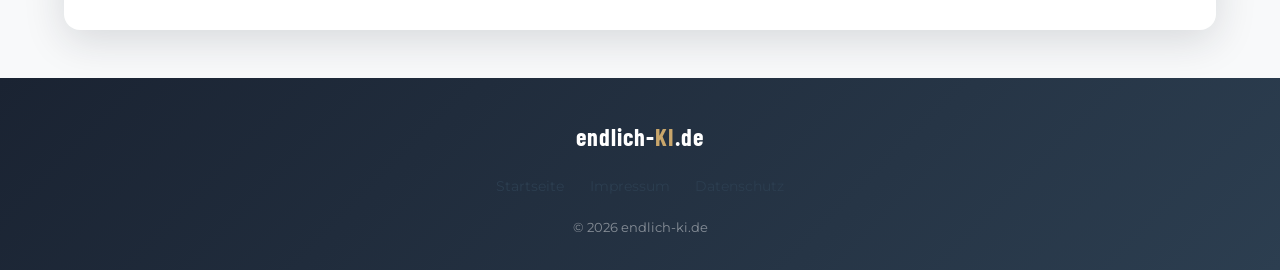
==== commit 3e07807f: "Anmeldeformular an Mailversand anbinden Statisches nginx-Hosting durch php:8-apache ersetzt, Anmelde" ====
--- a/datenschutz.html
+++ b/datenschutz.html
@@ -43,8 +43,7 @@
             <p>Diese Seite lädt Schriftarten von Google Fonts. Dabei wird Ihre IP-Adresse an Google übertragen. Anbieter ist Google Ireland Limited, Gordon House, Barrow Street, Dublin 4, Irland. Rechtsgrundlage ist Art. 6 Abs. 1 lit. f DSGVO. <em>Hinweis für den Livegang: Zur Vermeidung dieser Übertragung sollten die Schriftarten lokal eingebunden werden.</em></p>
 
             <h2>4. Anmeldeformular</h2>
-            <p>Wenn Sie das Anmeldeformular nutzen, verarbeiten wir die von Ihnen angegebenen Daten (Unternehmen, Name, E-Mail-Adresse, ggf. Telefonnummer, Teilnehmerzahl, Wunschtermin und Ihre Freitextangaben) ausschließlich zur Bearbeitung Ihrer Anfrage und zur Durchführung des Seminars. Rechtsgrundlage ist Art. 6 Abs. 1 lit. b DSGVO (Vertrag oder Vertragsanbahnung). Die Daten werden gelöscht, sobald sie für den Zweck nicht mehr erforderlich sind, sofern keine gesetzlichen Aufbewahrungsfristen entgegenstehen.</p>
-            <p><em>Hinweis: In dieser Entwurfsversion ist das Formular technisch nicht angebunden. Es werden keine Daten übertragen oder gespeichert.</em></p>
+            <p>Wenn Sie das Anmeldeformular nutzen, verarbeiten wir die von Ihnen angegebenen Daten (Unternehmen, Name, E-Mail-Adresse, ggf. Telefonnummer, Teilnehmerzahl, Wunschtermin und Ihre Freitextangaben) ausschließlich zur Bearbeitung Ihrer Anfrage und zur Durchführung des Seminars. Der Versand erfolgt per E-Mail über unseren Provider Strato AG (Pascalstraße 10, 10587 Berlin). Rechtsgrundlage ist Art. 6 Abs. 1 lit. b DSGVO (Vertrag oder Vertragsanbahnung). Die Daten werden gelöscht, sobald sie für den Zweck nicht mehr erforderlich sind, sofern keine gesetzlichen Aufbewahrungsfristen entgegenstehen.</p>
 
             <h2>5. Cookies</h2>
             <p>Diese Website setzt keine Cookies und verwendet keine Analyse- oder Tracking-Dienste.</p>
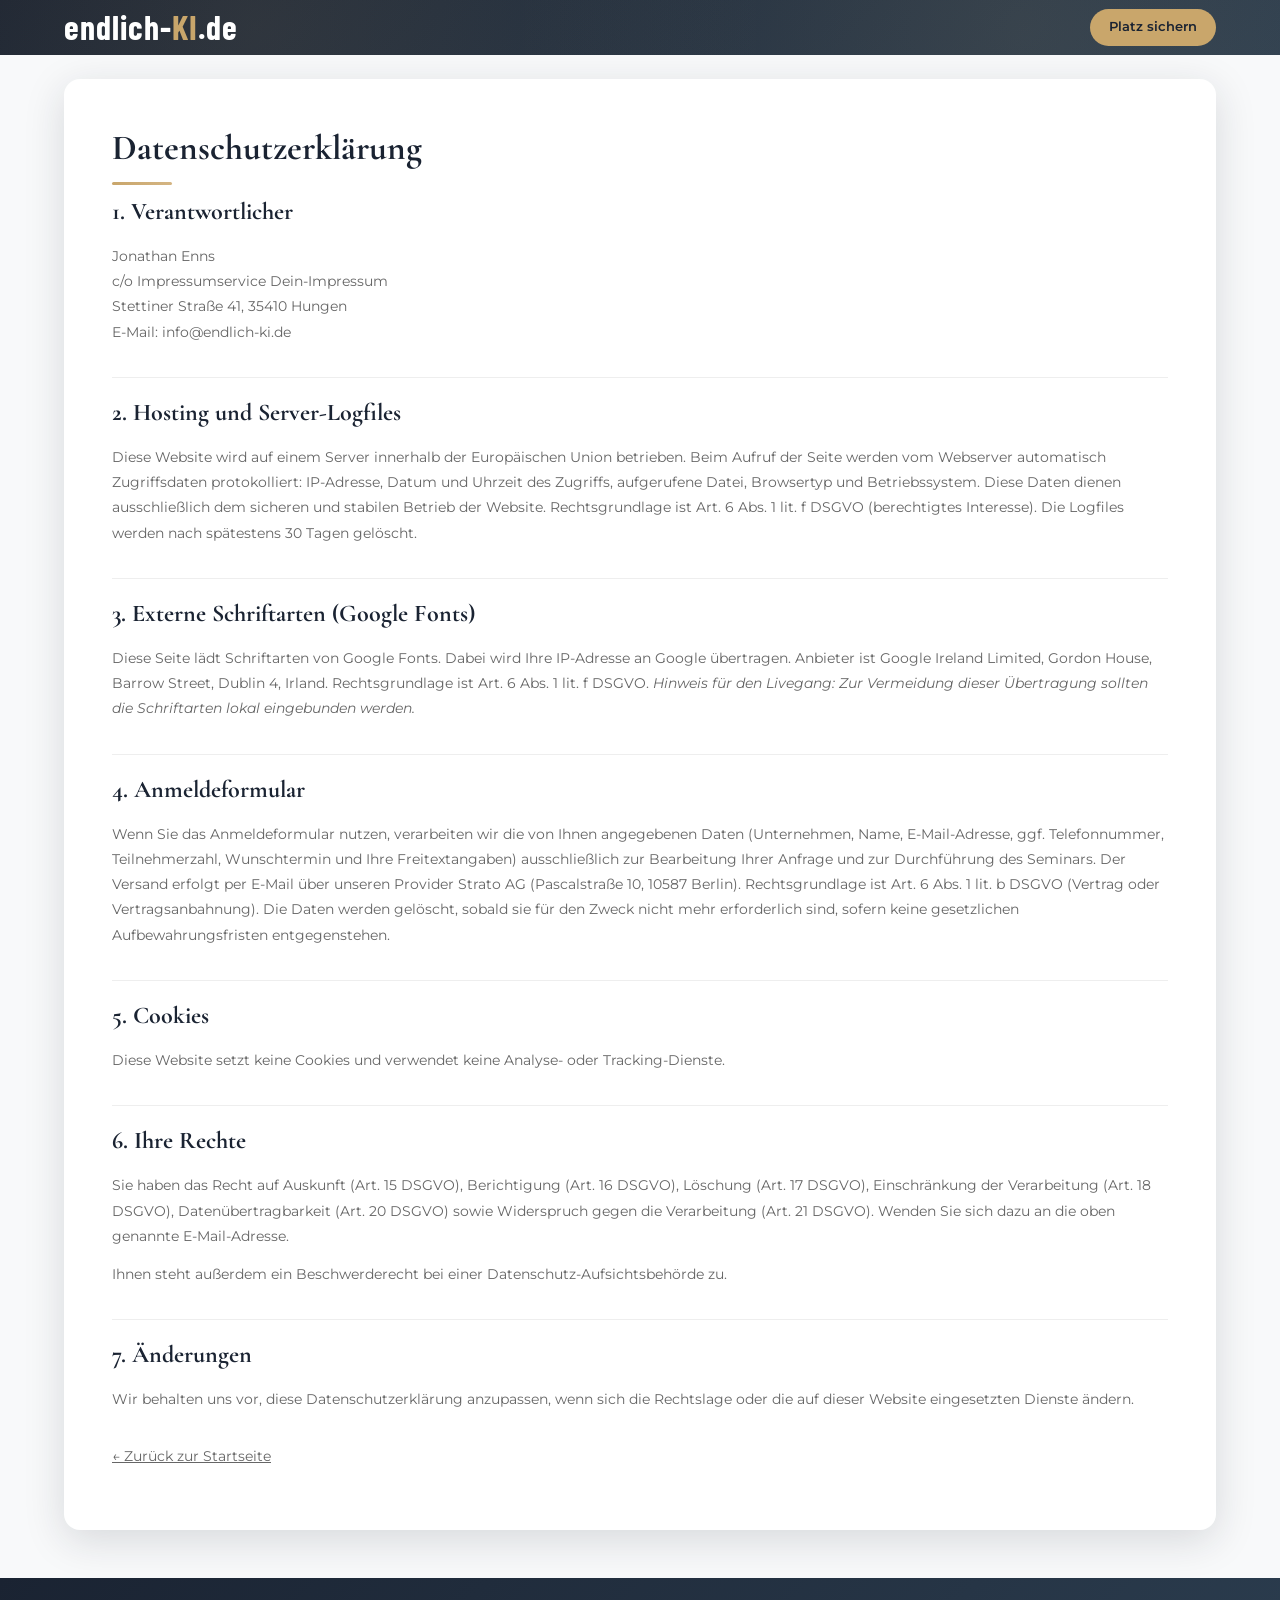
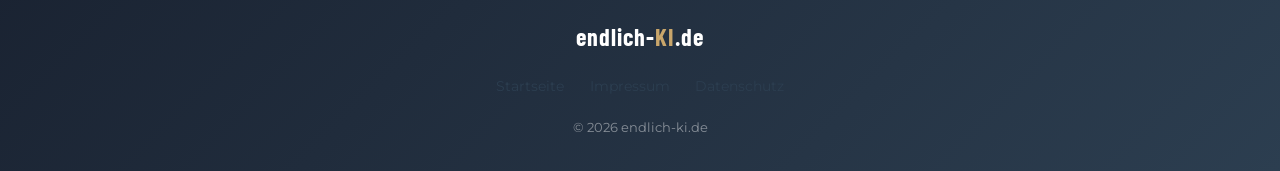
==== commit 20d64475: "Entwurfshinweis aus Datenschutzerklaerung entfernt, Marktueberwachungs-Hinweis umformuliert Co-Autho" ====
--- a/datenschutz.html
+++ b/datenschutz.html
@@ -26,8 +26,6 @@
     <section class="content-section">
         <h1 class="section-title">Datenschutzerklärung</h1>
         <div class="legal-content">
-            <div class="draft-badge">Entwurfsstand — vor dem Livegang juristisch prüfen lassen.</div>
-
             <h2>1. Verantwortlicher</h2>
             <p>
                 Jonathan Enns<br>
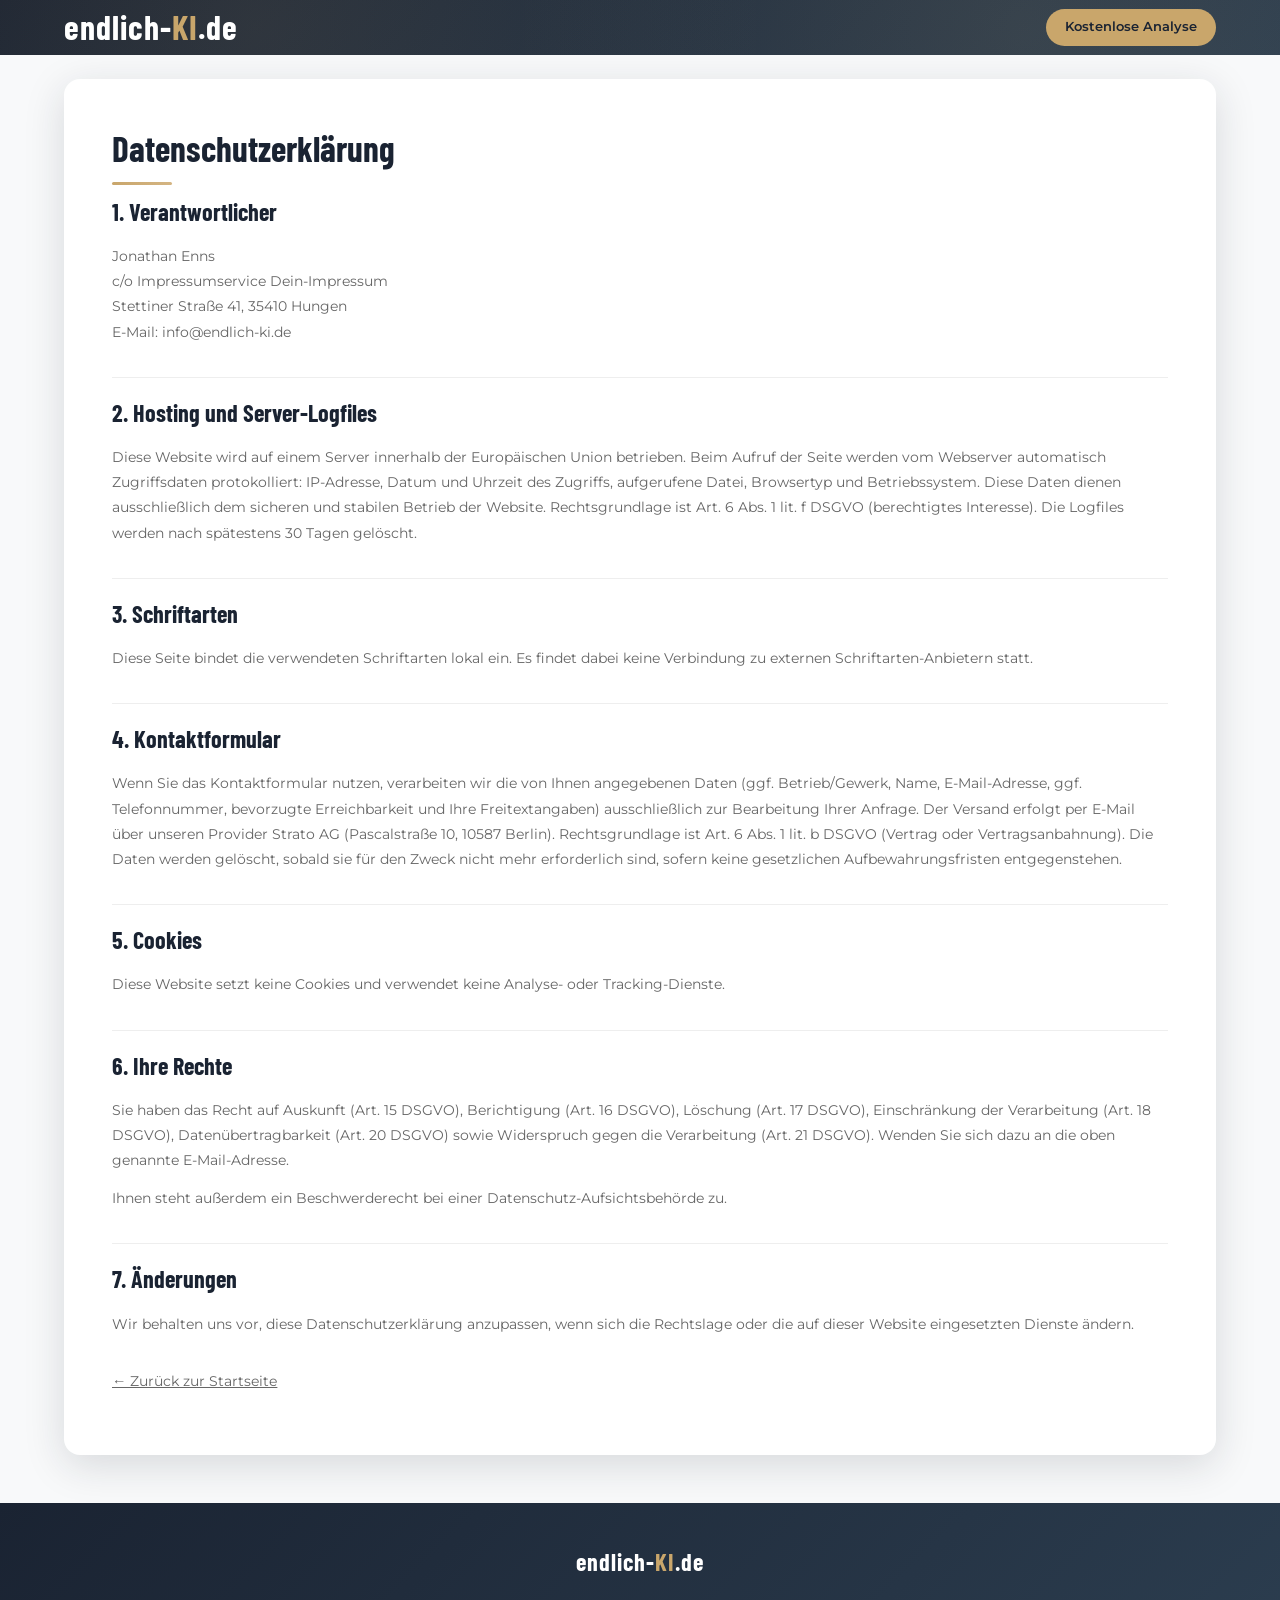
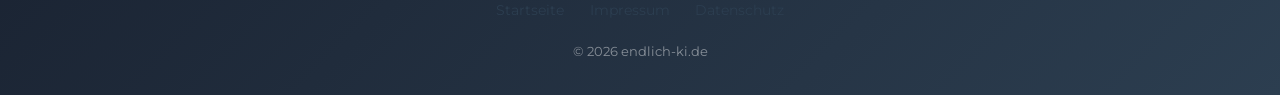
==== commit 35e7b00f: "Landingpage auf Handwerksbetriebe umpositioniert, Fonts lokal eingebunden Statt generischem KI-Semin" ====
--- a/datenschutz.html
+++ b/datenschutz.html
@@ -6,9 +6,7 @@
     <title>Datenschutzerklärung | endlich-ki.de</title>
     <meta name="robots" content="noindex, nofollow">
     <link rel="icon" type="image/svg+xml" href="/favicon.svg">
-    <link rel="preconnect" href="https://fonts.googleapis.com">
-    <link rel="preconnect" href="https://fonts.gstatic.com" crossorigin>
-    <link rel="stylesheet" href="https://fonts.googleapis.com/css2?family=Cormorant+Garamond:wght@400;600;700&family=Montserrat:wght@300;400;500;600&family=Barlow+Condensed:wght@600;700&display=swap">
+    <link rel="stylesheet" href="fonts.css">
     <link rel="stylesheet" href="styles.css">
 </head>
 <body>
@@ -17,7 +15,7 @@
     <div class="header-inner">
         <a href="/" class="logo">endlich-<span class="logo-accent">ki</span>.de</a>
         <div class="header-right">
-            <a href="/#anmeldung" class="header-cta">Platz sichern</a>
+            <a href="/#kontakt" class="header-cta">Kostenlose Analyse</a>
         </div>
     </div>
 </header>
@@ -37,11 +35,11 @@
             <h2>2. Hosting und Server-Logfiles</h2>
             <p>Diese Website wird auf einem Server innerhalb der Europäischen Union betrieben. Beim Aufruf der Seite werden vom Webserver automatisch Zugriffsdaten protokolliert: IP-Adresse, Datum und Uhrzeit des Zugriffs, aufgerufene Datei, Browsertyp und Betriebssystem. Diese Daten dienen ausschließlich dem sicheren und stabilen Betrieb der Website. Rechtsgrundlage ist Art. 6 Abs. 1 lit. f DSGVO (berechtigtes Interesse). Die Logfiles werden nach spätestens 30 Tagen gelöscht.</p>
 
-            <h2>3. Externe Schriftarten (Google Fonts)</h2>
-            <p>Diese Seite lädt Schriftarten von Google Fonts. Dabei wird Ihre IP-Adresse an Google übertragen. Anbieter ist Google Ireland Limited, Gordon House, Barrow Street, Dublin 4, Irland. Rechtsgrundlage ist Art. 6 Abs. 1 lit. f DSGVO. <em>Hinweis für den Livegang: Zur Vermeidung dieser Übertragung sollten die Schriftarten lokal eingebunden werden.</em></p>
+            <h2>3. Schriftarten</h2>
+            <p>Diese Seite bindet die verwendeten Schriftarten lokal ein. Es findet dabei keine Verbindung zu externen Schriftarten-Anbietern statt.</p>
 
-            <h2>4. Anmeldeformular</h2>
-            <p>Wenn Sie das Anmeldeformular nutzen, verarbeiten wir die von Ihnen angegebenen Daten (Unternehmen, Name, E-Mail-Adresse, ggf. Telefonnummer, Teilnehmerzahl, Wunschtermin und Ihre Freitextangaben) ausschließlich zur Bearbeitung Ihrer Anfrage und zur Durchführung des Seminars. Der Versand erfolgt per E-Mail über unseren Provider Strato AG (Pascalstraße 10, 10587 Berlin). Rechtsgrundlage ist Art. 6 Abs. 1 lit. b DSGVO (Vertrag oder Vertragsanbahnung). Die Daten werden gelöscht, sobald sie für den Zweck nicht mehr erforderlich sind, sofern keine gesetzlichen Aufbewahrungsfristen entgegenstehen.</p>
+            <h2>4. Kontaktformular</h2>
+            <p>Wenn Sie das Kontaktformular nutzen, verarbeiten wir die von Ihnen angegebenen Daten (ggf. Betrieb/Gewerk, Name, E-Mail-Adresse, ggf. Telefonnummer, bevorzugte Erreichbarkeit und Ihre Freitextangaben) ausschließlich zur Bearbeitung Ihrer Anfrage. Der Versand erfolgt per E-Mail über unseren Provider Strato AG (Pascalstraße 10, 10587 Berlin). Rechtsgrundlage ist Art. 6 Abs. 1 lit. b DSGVO (Vertrag oder Vertragsanbahnung). Die Daten werden gelöscht, sobald sie für den Zweck nicht mehr erforderlich sind, sofern keine gesetzlichen Aufbewahrungsfristen entgegenstehen.</p>
 
             <h2>5. Cookies</h2>
             <p>Diese Website setzt keine Cookies und verwendet keine Analyse- oder Tracking-Dienste.</p>
--- a/fonts.css
+++ b/fonts.css
@@ -0,0 +1,47 @@
+@font-face {
+  font-family: 'Barlow Condensed';
+  font-style: normal;
+  font-weight: 600;
+  font-display: swap;
+  src: url('fonts/barlow-condensed-600.woff2') format('woff2');
+}
+
+@font-face {
+  font-family: 'Barlow Condensed';
+  font-style: normal;
+  font-weight: 700;
+  font-display: swap;
+  src: url('fonts/barlow-condensed-700.woff2') format('woff2');
+}
+
+@font-face {
+  font-family: 'Montserrat';
+  font-style: normal;
+  font-weight: 300;
+  font-display: swap;
+  src: url('fonts/montserrat-300.woff2') format('woff2');
+}
+
+@font-face {
+  font-family: 'Montserrat';
+  font-style: normal;
+  font-weight: 400;
+  font-display: swap;
+  src: url('fonts/montserrat-400.woff2') format('woff2');
+}
+
+@font-face {
+  font-family: 'Montserrat';
+  font-style: normal;
+  font-weight: 500;
+  font-display: swap;
+  src: url('fonts/montserrat-500.woff2') format('woff2');
+}
+
+@font-face {
+  font-family: 'Montserrat';
+  font-style: normal;
+  font-weight: 600;
+  font-display: swap;
+  src: url('fonts/montserrat-600.woff2') format('woff2');
+}
--- a/styles.css
+++ b/styles.css
@@ -1,6 +1,6 @@
 /*
  * styles.css — endlich-ki.de
- * Design-System uebernommen von werbestimme.de (Navy/Gold, Montserrat/Cormorant/Barlow).
+ * Design-System uebernommen von werbestimme.de (Navy/Gold, Montserrat/Barlow Condensed).
  */
 
 :root {
@@ -102,7 +102,7 @@
     margin-bottom: 1.5rem;
 }
 .section-title {
-    font-family: 'Cormorant Garamond', serif;
+    font-family: 'Barlow Condensed', sans-serif;
     font-size: 2.2rem;
     color: var(--primary-navy);
     margin-bottom: 0.5rem;
@@ -211,7 +211,7 @@
     margin-bottom: 0.8rem;
 }
 .hero-title {
-    font-family: 'Cormorant Garamond', serif;
+    font-family: 'Barlow Condensed', sans-serif;
     font-size: 2.3rem;
     line-height: 1.15;
     color: white;
@@ -228,6 +228,10 @@
     max-width: 34rem;
 }
 .hero-actions { display: flex; gap: 0.8rem; flex-wrap: wrap; align-items: center; }
+.hero-trust { display: flex; align-items: center; gap: 0.65rem; margin-top: 1.2rem; }
+.hero-trust img { width: 40px; height: 40px; border-radius: 50%; object-fit: cover; border: 2px solid var(--accent-gold); flex-shrink: 0; }
+.hero-trust span { font-size: 0.78rem; color: rgba(255, 255, 255, 0.8); line-height: 1.4; }
+.hero-trust strong { color: white; }
 .hero-meta {
     margin-top: 1.3rem;
     display: flex;
@@ -267,25 +271,10 @@
 .btn-lg { padding: 1rem 2.4rem; font-size: 1rem; }
 .btn-block { display: block; width: 100%; }
 
-/* ---------- Alarm-Banner (AI Act) ---------- */
-.notice-bar {
-    display: flex;
-    align-items: center;
-    gap: 1rem;
-    background: linear-gradient(135deg, var(--primary-navy) 0%, var(--navy-soft) 100%);
-    border-radius: 16px;
-    padding: 1.1rem 1.8rem;
-    margin-bottom: 1.5rem;
-    box-shadow: 0 10px 40px var(--shadow);
-}
-.notice-bar-icon { font-size: 1.5rem; flex-shrink: 0; }
-.notice-bar p { color: rgba(255, 255, 255, 0.82); font-size: 0.85rem; line-height: 1.6; margin: 0; }
-.notice-bar strong { color: var(--accent-gold); }
-
 /* ---------- Painpoint-Karten ---------- */
 .pain-grid {
     display: grid;
-    grid-template-columns: repeat(3, 1fr);
+    grid-template-columns: repeat(2, 1fr);
     gap: 1.2rem;
     margin-top: 2rem;
 }
@@ -325,13 +314,26 @@
 }
 .stats-section > * { position: relative; z-index: 1; }
 .stats-title {
-    font-family: 'Cormorant Garamond', serif;
+    font-family: 'Barlow Condensed', sans-serif;
     font-size: 1.8rem;
     color: white;
     margin-bottom: 0.4rem;
 }
 .stats-lead { color: rgba(255, 255, 255, 0.7); font-size: 0.88rem; margin-bottom: 2rem; }
 .stats-grid { display: grid; grid-template-columns: repeat(4, 1fr); gap: 1.5rem; }
+.stats-grid.stats-grid-3 { grid-template-columns: repeat(3, 1fr); }
+.example-quote {
+    margin-top: 2rem;
+    padding-top: 1.6rem;
+    border-top: 1px solid rgba(255, 255, 255, 0.15);
+    font-size: 1rem;
+    font-style: italic;
+    color: rgba(255, 255, 255, 0.9);
+    line-height: 1.7;
+    position: relative;
+    z-index: 1;
+}
+.example-quote span { display: block; margin-top: 0.6rem; font-style: normal; font-size: 0.78rem; color: var(--accent-gold); font-weight: 600; }
 .stat { text-align: center; }
 .stat-number {
     font-family: 'Barlow Condensed', sans-serif;
@@ -365,12 +367,33 @@
 }
 .pillar-grid { counter-reset: pillar; }
 .pillar h3 {
-    font-family: 'Cormorant Garamond', serif;
-    font-size: 1.25rem;
+    font-family: 'Barlow Condensed', sans-serif;
+    font-size: 1.3rem;
     color: var(--primary-navy);
     margin-bottom: 0.5rem;
 }
 .pillar p { font-size: 0.88rem; color: #666; line-height: 1.7; }
+
+/* ---------- Beispiel-Agenten ---------- */
+.usecase-grid { display: grid; grid-template-columns: repeat(3, 1fr); gap: 1.2rem; margin-top: 2rem; }
+.usecase-card { background: var(--bg-light); border-radius: 12px; padding: 1.7rem 1.6rem; border-top: 3px solid var(--accent-gold); }
+.usecase-tag {
+    display: inline-block;
+    font-size: 0.68rem;
+    font-weight: 600;
+    text-transform: uppercase;
+    letter-spacing: 0.08em;
+    color: var(--accent-gold);
+    margin-bottom: 0.6rem;
+}
+.usecase-card h3 {
+    font-family: 'Barlow Condensed', sans-serif;
+    font-size: 1.35rem;
+    color: var(--primary-navy);
+    margin-bottom: 0.6rem;
+}
+.usecase-card p { font-size: 0.88rem; color: #666; line-height: 1.7; }
+.usecase-note { margin-top: 1.5rem; font-size: 0.85rem; color: #777; }
 
 /* ---------- Ergebnis-Checkliste ---------- */
 .check-list { list-style: none; margin-top: 1.8rem; display: grid; grid-template-columns: repeat(2, 1fr); gap: 0.9rem 2rem; }
@@ -427,7 +450,7 @@
 .fit-grid { display: grid; grid-template-columns: 1fr 1fr; gap: 1.5rem; margin-top: 2rem; }
 .fit-card { background: var(--bg-light); border-radius: 12px; padding: 1.8rem; }
 .fit-card h3 {
-    font-family: 'Cormorant Garamond', serif;
+    font-family: 'Barlow Condensed', sans-serif;
     font-size: 1.3rem;
     color: var(--primary-navy);
     margin-bottom: 1rem;
@@ -445,8 +468,9 @@
 .trainer-photo { border-radius: 12px; overflow: hidden; box-shadow: 0 8px 30px var(--shadow); }
 .trainer-photo img { width: 100%; height: auto; display: block; }
 .trainer-name {
-    font-family: 'Cormorant Garamond', serif;
-    font-size: 1.5rem;
+    font-family: 'Barlow Condensed', sans-serif;
+    font-weight: 700;
+    font-size: 1.6rem;
     color: var(--primary-navy);
     margin-bottom: 0.2rem;
 }
@@ -584,7 +608,7 @@
         radial-gradient(circle at 85% 80%, rgba(201, 166, 107, 0.1) 0%, transparent 50%);
 }
 .final-cta > * { position: relative; z-index: 1; }
-.final-cta h2 { font-family: 'Cormorant Garamond', serif; font-size: 2.1rem; color: white; margin-bottom: 0.8rem; line-height: 1.25; }
+.final-cta h2 { font-family: 'Barlow Condensed', sans-serif; font-size: 2.1rem; color: white; margin-bottom: 0.8rem; line-height: 1.25; }
 .final-cta p { color: rgba(255, 255, 255, 0.75); font-size: 0.95rem; max-width: 42rem; margin: 0 auto 2rem; line-height: 1.75; }
 
 /* ---------- Footer ---------- */
@@ -622,7 +646,7 @@
 .sticky-cta .btn { box-shadow: 0 4px 20px rgba(0, 0, 0, 0.3); padding: 0.7rem 1.6rem; font-size: 0.85rem; }
 
 /* ---------- Rechtstexte ---------- */
-.legal-content h2 { font-family: 'Cormorant Garamond', serif; font-size: 1.5rem; color: var(--primary-navy); margin: 2rem 0 0.8rem; padding-top: 1rem; border-top: 1px solid #eee; }
+.legal-content h2 { font-family: 'Barlow Condensed', sans-serif; font-size: 1.5rem; color: var(--primary-navy); margin: 2rem 0 0.8rem; padding-top: 1rem; border-top: 1px solid #eee; }
 .legal-content h2:first-child { margin-top: 0; padding-top: 0; border-top: none; }
 .legal-content h3 { font-size: 1.02rem; color: var(--primary-navy); margin: 1.2rem 0 0.5rem; font-weight: 600; }
 .legal-content p, .legal-content li { font-size: 0.9rem; color: #666; line-height: 1.75; }
@@ -635,8 +659,8 @@
 @media (max-width: 1000px) {
     .content-section, .signup-section { padding: 2.2rem; }
     .stats-section, .final-cta { padding: 2.2rem; }
-    .pain-grid { grid-template-columns: repeat(2, 1fr); }
     .stats-grid { grid-template-columns: repeat(2, 1fr); gap: 2rem 1rem; }
+    .stats-grid.stats-grid-3 { grid-template-columns: repeat(3, 1fr); }
     .price-wrap, .signup-grid { grid-template-columns: 1fr; gap: 2rem; }
     .hero-title { font-size: 1.9rem; }
 }
@@ -659,7 +683,7 @@
     .hero-sub { font-size: 0.86rem; }
     .hero-actions .btn { flex: 1 1 auto; }
 
-    .pillar-grid, .fit-grid, .check-list, .form-row { grid-template-columns: 1fr; }
+    .pillar-grid, .fit-grid, .check-list, .form-row, .usecase-grid, .pain-grid, .stats-grid.stats-grid-3 { grid-template-columns: 1fr; }
     .check-list { gap: 0.8rem; }
     .trainer-grid { grid-template-columns: 1fr; gap: 1.5rem; }
     .trainer-photo { max-width: 200px; }
@@ -671,8 +695,6 @@
 @media (max-width: 560px) {
     .container { padding: 1rem; }
     .content-section, .signup-section, .stats-section, .final-cta { padding: 1.6rem 1.3rem; border-radius: 12px; }
-    .pain-grid { grid-template-columns: 1fr; }
-    .notice-bar { flex-direction: column; text-align: center; gap: 0.6rem; padding: 1.2rem; }
     .price-card { padding: 1.8rem 1.4rem; }
     .price-amount { font-size: 2.8rem; }
     .footer-nav { gap: 1rem; }
